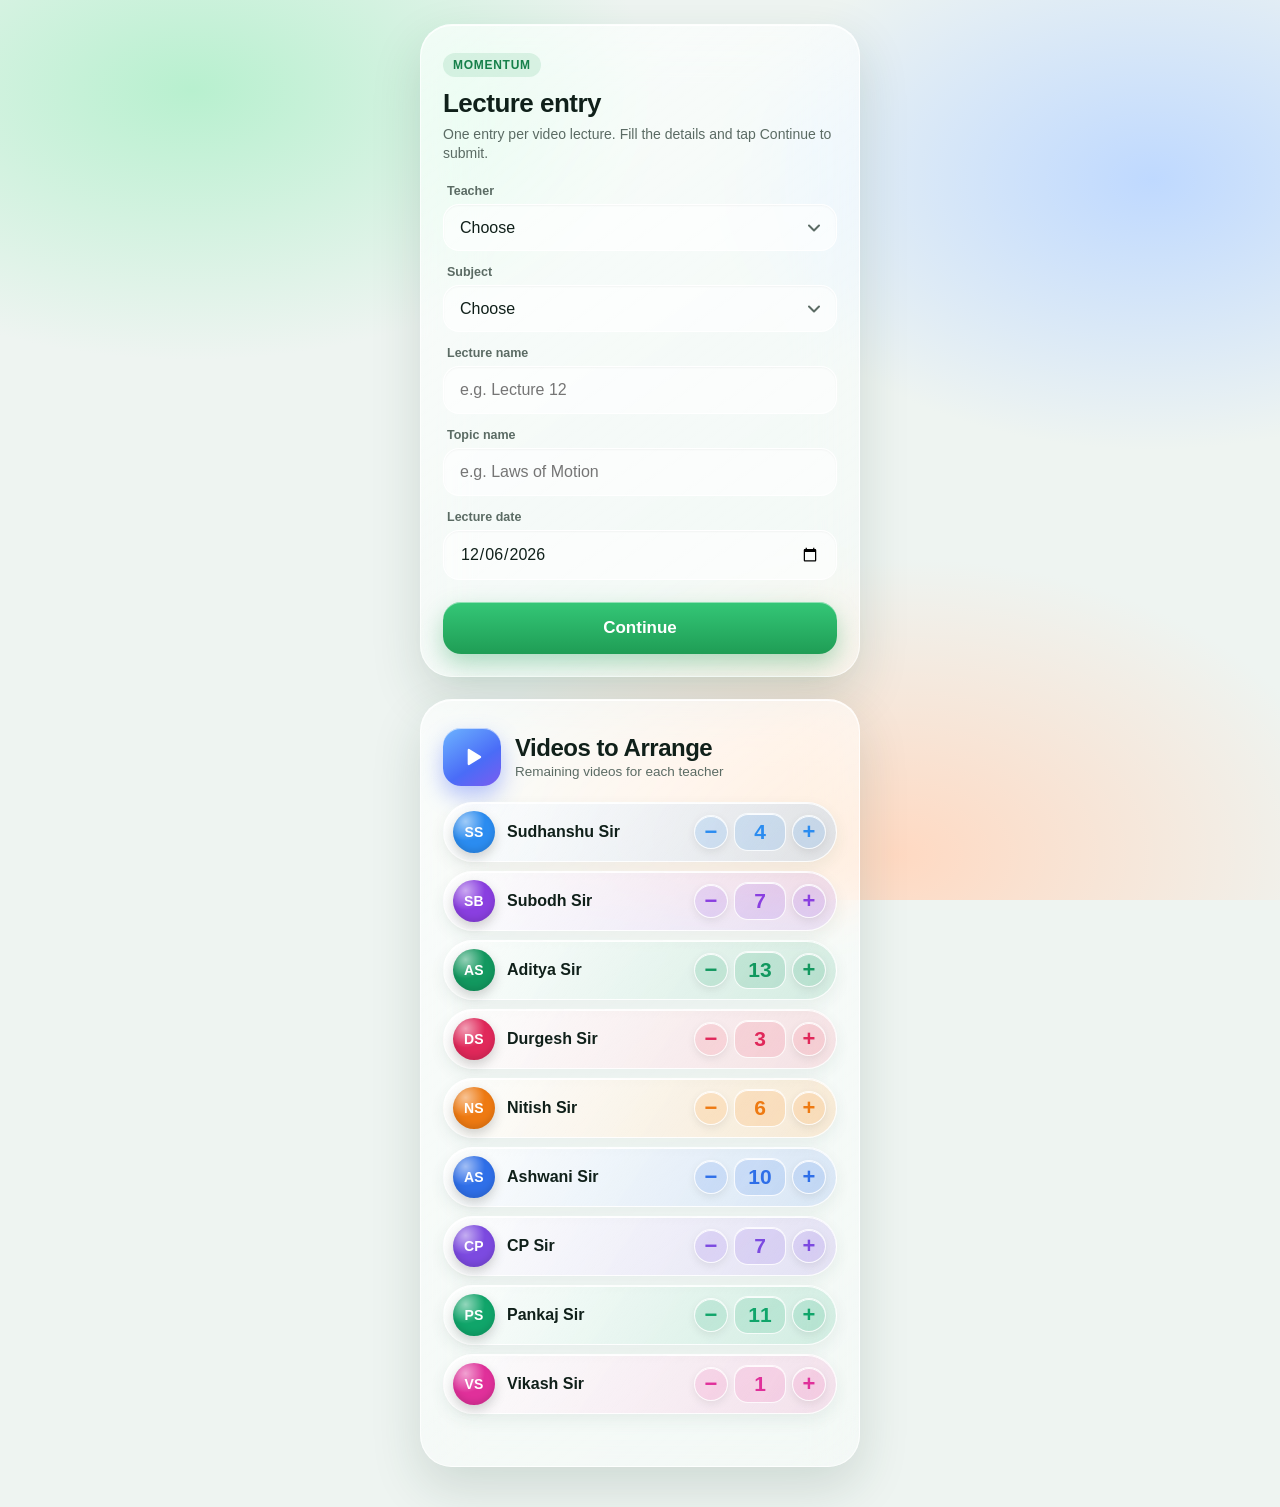
==== IndexNew.html @ abc7fd6f "Add files via upload" ====
<!DOCTYPE html>
<html lang="en">
<head>
<base target="_top">
<meta charset="utf-8">
<meta name="viewport" content="width=device-width, initial-scale=1, viewport-fit=cover">
<title>Momentum Lecture Entry</title>
<style>
  :root{
    --ink:#10201a; --muted:#5b6b64; --accent:#1f9d55; --accent2:#16804a;
    --glass:rgba(255,255,255,.55); --edge:rgba(255,255,255,.75);
  }
  *{box-sizing:border-box;-webkit-tap-highlight-color:transparent}
  body{
    margin:0; min-height:100vh; display:flex; flex-direction:column; align-items:center; justify-content:flex-start; gap:22px;
    padding:24px 16px 40px; color:var(--ink);
    font-family:-apple-system,BlinkMacSystemFont,"SF Pro Text","Segoe UI",Roboto,Helvetica,Arial,sans-serif;
    background:
      radial-gradient(60% 50% at 15% 10%, #b8f0cf 0%, transparent 60%),
      radial-gradient(55% 50% at 90% 20%, #bfd9ff 0%, transparent 60%),
      radial-gradient(60% 55% at 70% 95%, #ffd9c2 0%, transparent 60%),
      #eef4f1;
    background-attachment:fixed;
  }
  .card{
    width:100%; max-width:440px; padding:28px 22px 22px; border-radius:32px;
    background:linear-gradient(145deg,rgba(255,255,255,.7),rgba(255,255,255,.4));
    border:1px solid var(--edge);
    -webkit-backdrop-filter:blur(28px) saturate(180%); backdrop-filter:blur(28px) saturate(180%);
    box-shadow:0 20px 50px rgba(30,70,50,.15), inset 0 1px 0 rgba(255,255,255,.9);
  }
  .badge{display:inline-block;font-size:12px;font-weight:600;letter-spacing:.06em;text-transform:uppercase;
    color:var(--accent2);background:rgba(31,157,85,.12);padding:5px 10px;border-radius:99px}
  h1{font-size:26px;line-height:1.15;margin:12px 0 6px;letter-spacing:-.02em}
  p.sub{margin:0 0 20px;color:var(--muted);font-size:14px;line-height:1.4}
  label{display:block;font-size:12.5px;font-weight:600;color:var(--muted);margin:14px 4px 6px}
  select,input{
    width:100%; font:inherit; font-size:16px; color:var(--ink);
    padding:14px 16px; border-radius:16px; border:1px solid rgba(255,255,255,.85);
    background:rgba(255,255,255,.6); outline:none; appearance:none; -webkit-appearance:none;
    box-shadow:inset 0 1px 2px rgba(0,0,0,.04);
    transition:box-shadow .2s,border-color .2s,background .2s;
  }
  select{
    background-image:url("data:image/svg+xml,%3Csvg xmlns='http://www.w3.org/2000/svg' width='12' height='8' fill='none' stroke='%235b6b64' stroke-width='2' stroke-linecap='round' stroke-linejoin='round'%3E%3Cpath d='M1 1.5l5 5 5-5'/%3E%3C/svg%3E");
    background-repeat:no-repeat; background-position:right 16px center; padding-right:40px;
  }
  select:focus,input:focus{border-color:var(--accent);background:rgba(255,255,255,.85);box-shadow:0 0 0 4px rgba(31,157,85,.18)}
  .row{display:grid;grid-template-columns:1fr 1fr;gap:12px}
  button{
    width:100%; margin-top:22px; padding:16px; border:0; border-radius:18px; cursor:pointer;
    font:inherit; font-size:17px; font-weight:600; color:#fff;
    background:linear-gradient(180deg,#34c777,var(--accent));
    box-shadow:0 10px 24px rgba(31,157,85,.35), inset 0 1px 0 rgba(255,255,255,.45);
    transition:transform .12s, box-shadow .12s;
  }
  button:active{transform:scale(.98);box-shadow:0 5px 12px rgba(31,157,85,.3)}
  .hint{margin:12px 4px 0;font-size:12.5px;color:var(--muted);text-align:center;line-height:1.4}
  .err{display:none;margin-top:14px;padding:12px 14px;border-radius:14px;background:rgba(220,53,69,.1);color:#a5222f;font-size:13.5px}
  button:disabled{opacity:.7;cursor:default;transform:none}
  .thanks{display:none;text-align:center;padding:18px 0 6px}
  .thanks.show{display:block;animation:rise .45s ease both}
  .check{width:76px;height:76px;margin:6px auto 16px;border-radius:50%;display:grid;place-items:center;
    background:linear-gradient(180deg,#34c777,var(--accent));
    box-shadow:0 12px 28px rgba(31,157,85,.38), inset 0 1px 0 rgba(255,255,255,.5)}
  .thanks h2{margin:0 0 6px;font-size:26px;letter-spacing:-.02em}
  .thanks p{margin:0;color:var(--muted);font-size:14.5px;line-height:1.45}
  button.ghost{background:rgba(255,255,255,.65);color:var(--accent2);border:1px solid rgba(255,255,255,.9);
    box-shadow:0 6px 16px rgba(30,70,50,.1)}
  @keyframes rise{from{opacity:0;transform:translateY(10px) scale(.98)}to{opacity:1;transform:none}}

  /* ---- Videos to arrange board ---- */
  .board-head{display:flex;align-items:center;gap:14px;margin-bottom:16px}
  .app-icon{flex:none;width:58px;height:58px;border-radius:18px;display:grid;place-items:center;
    background:linear-gradient(145deg,#6db4ff,#4a6cf7 60%,#7b5cf0);
    box-shadow:0 10px 22px rgba(74,108,247,.4), inset 0 1px 0 rgba(255,255,255,.6)}
  .board-head h2{margin:0;font-size:24px;letter-spacing:-.02em;line-height:1.1}
  .board-head p{margin:3px 0 0;color:var(--muted);font-size:13.5px}
  #board{display:flex;flex-direction:column;gap:9px}
  .trow{display:flex;align-items:center;gap:12px;padding:8px 10px 8px 9px;border-radius:999px;
    background:linear-gradient(120deg,rgba(255,255,255,.72),var(--t));
    border:1px solid rgba(255,255,255,.85);
    box-shadow:0 6px 16px rgba(30,70,50,.07), inset 0 1px 0 rgba(255,255,255,.9)}
  .av{flex:none;width:42px;height:42px;border-radius:50%;display:grid;place-items:center;color:#fff;
    font-weight:700;font-size:14px;letter-spacing:.02em;
    background:radial-gradient(circle at 30% 25%,rgba(255,255,255,.55),transparent 45%),var(--c);
    box-shadow:0 5px 12px rgba(0,0,0,.18), inset 0 -3px 6px rgba(0,0,0,.12)}
  .nm{flex:1;min-width:0;font-weight:650;font-size:16px;white-space:nowrap;overflow:hidden;text-overflow:ellipsis}
  .ctl{flex:none;display:flex;align-items:center;gap:6px}
  .rb{width:34px;height:34px;margin:0;padding:0;border-radius:50%;font-size:22px;font-weight:600;line-height:1;
    color:var(--c);background:var(--t);border:1px solid rgba(255,255,255,.85);
    box-shadow:0 3px 8px rgba(0,0,0,.08), inset 0 1px 0 rgba(255,255,255,.9);
    display:grid;place-items:center;touch-action:manipulation;user-select:none;-webkit-user-select:none}
  .rb:active{transform:scale(.88);box-shadow:none}
  .rb:disabled{opacity:.35}
  .num{min-width:52px;height:38px;padding:0 8px;border-radius:14px;display:grid;place-items:center;
    font-size:21px;font-weight:700;color:var(--c);background:var(--t);
    border:1px solid rgba(255,255,255,.85);box-shadow:inset 0 1px 0 rgba(255,255,255,.9);
    font-variant-numeric:tabular-nums}
  .num.pop{animation:pop .22s ease}
  @keyframes pop{50%{transform:scale(1.14)}}
  #status{min-height:18px;margin-top:12px}
  @media(max-width:360px){.nm{font-size:14.5px}.av{width:36px;height:36px;font-size:12px}.num{min-width:44px}}
</style>
</head>
<body>
<main class="card">
  <span class="badge">Momentum</span>
  <h1>Lecture entry</h1>
  <p class="sub">One entry per video lecture. Fill the details and tap Continue to submit.</p>

  <form id="f" autocomplete="off">
    <label for="teacher">Teacher</label>
    <select id="teacher" required>
      <option value="" disabled selected>Choose</option>
      <option>Subodh Sir</option><option>Pankaj Sir</option><option>Aditya Sir</option>
      <option>Durgesh Sir</option><option>Nitish Sir</option><option>Ashwani Sir</option>
      <option>CP Sir</option><option>Sudhanshu Sir</option><option>Vikash Sir</option>
    </select>

    <label for="subject">Subject</label>
    <select id="subject" required>
      <option value="" disabled selected>Choose</option>
      <option>Physics</option><option>Chemistry</option><option>Mathematics</option><option>Zoology</option>
    </select>

    <label for="lecture">Lecture name</label>
    <input id="lecture" type="text" placeholder="e.g. Lecture 12" required>

    <label for="topic">Topic name</label>
    <input id="topic" type="text" placeholder="e.g. Laws of Motion">

    <label for="date">Lecture date</label>
    <input id="date" type="date" required>

    <div class="err" id="err"></div>
    <button type="submit">Continue</button>
    
  </form>
  <div class="thanks" id="thanks">
    <div class="check"><svg width="38" height="38" viewBox="0 0 24 24" fill="none" stroke="#fff" stroke-width="3" stroke-linecap="round" stroke-linejoin="round"><path d="M5 12.5l4.5 4.5L19 7.5"/></svg></div>
    <h2>Thank you!</h2>
    <p>Your lecture entry has been submitted.</p>
    <button type="button" class="ghost" id="again">Add another lecture</button>
  </div>
</main>

<section class="card" id="boardCard">
  <div class="board-head">
    <div class="app-icon"><svg width="26" height="26" viewBox="0 0 24 24" fill="#fff"><path d="M8 5.5v13a1 1 0 0 0 1.5.86l10.5-6.5a1 1 0 0 0 0-1.72L9.5 4.64A1 1 0 0 0 8 5.5z"/></svg></div>
    <div><h2>Videos to Arrange</h2><p>Remaining videos for each teacher</p></div>
  </div>
  <div id="board"></div>
  <div class="hint" id="status"></div>
</section>

<script>
  var FORM_URL = "https://docs.google.com/forms/d/e/1FAIpQLSfzabq7Ah7sGN_v6ApSO7OKG5rUKJwgjtHIf_9dXdfYgJ0iFQ/formResponse";
  var FIELD = {
    teacher: "entry.553631712",
    subject: "entry.1220593235",
    topic:   "entry.1738076249",
    lecture: "entry.2007937138",
    date:    "entry.319678299"
  };

  var $ = function(id){return document.getElementById(id);};
  var form=$("f"), btn=form.querySelector("button[type=submit]"), err=$("err");

  function setToday(){
    var d=new Date(), p=function(n){return String(n).padStart(2,"0")};
    $("date").value=d.getFullYear()+"-"+p(d.getMonth()+1)+"-"+p(d.getDate());
  }
  setToday();

  form.addEventListener("submit",function(e){
    e.preventDefault();
    if(btn.disabled) return;
    err.style.display="none";
    var v=function(id){return $(id).value.trim();};
    var teacherName=v("teacher");
    var dt=v("date").split("-");
    var body=new URLSearchParams();
    body.set(FIELD.teacher,v("teacher"));
    body.set(FIELD.subject,v("subject"));
    body.set(FIELD.topic,v("topic"));
    body.set(FIELD.lecture,v("lecture"));
    body.set(FIELD.date+"_year",dt[0]);
    body.set(FIELD.date+"_month",String(parseInt(dt[1],10)));
    body.set(FIELD.date+"_day",String(parseInt(dt[2],10)));

    btn.disabled=true; btn.textContent="Submitting\u2026";
    fetch(FORM_URL,{method:"POST",mode:"no-cors",body:body})
      .then(function(){
        form.style.display="none";
        $("thanks").classList.add("show");
        // one lecture submitted = one less video to arrange for that teacher
        for(var k=0;k<BOARD.length;k++){ if(BOARD[k].n===teacherName){ change(k,-1); break; } }
      })
      .catch(function(){
        err.textContent="Could not submit. Please check your internet connection and try again.";
        err.style.display="block";
      })
      .then(function(){ btn.disabled=false; btn.textContent="Continue"; });
  });

  $("again").addEventListener("click",function(){
    $("lecture").value=""; $("topic").value=""; setToday();
    $("thanks").classList.remove("show");
    form.style.display="block";
    $("lecture").focus();
  });

  // ---------- Videos to arrange (shared counts) ----------
  var BOARD = [
    {n:"Sudhanshu Sir",i:"SS",c:"#2b8cf0",t:"rgba(43,140,240,.15)"},
    {n:"Subodh Sir",   i:"SB",c:"#8a3fe0",t:"rgba(138,63,224,.14)"},
    {n:"Aditya Sir",   i:"AS",c:"#12985f",t:"rgba(18,152,95,.15)"},
    {n:"Durgesh Sir",  i:"DS",c:"#e0285a",t:"rgba(240,80,110,.15)"},
    {n:"Nitish Sir",   i:"NS",c:"#ee7a12",t:"rgba(255,150,40,.17)"},
    {n:"Ashwani Sir",  i:"AS",c:"#2f6fe8",t:"rgba(47,111,232,.14)"},
    {n:"CP Sir",       i:"CP",c:"#7c4ae0",t:"rgba(124,74,224,.14)"},
    {n:"Pankaj Sir",   i:"PS",c:"#10a56a",t:"rgba(16,165,106,.15)"},
    {n:"Vikash Sir",   i:"VS",c:"#e0309a",t:"rgba(240,80,170,.15)"}
  ];
  var DEMO = [4,7,13,3,6,10,7,11,1];
  var onServer = !!(window.google && google.script && google.script.run);
  var counts = {}, pending = {}, inflight = {}, timers = {};

  function paint(i, pop){
    var el=$("n-"+i), v=counts[BOARD[i].n];
    el.textContent = (v===undefined) ? "\u2013" : v;
    $("m-"+i).disabled = !v;
    if(pop){ el.classList.remove("pop"); void el.offsetWidth; el.classList.add("pop"); }
  }
  function paintAll(){ BOARD.forEach(function(_,i){ paint(i); }); }

  (function build(){
    var box=$("board");
    BOARD.forEach(function(t,i){
      var r=document.createElement("div");
      r.className="trow"; r.style.setProperty("--c",t.c); r.style.setProperty("--t",t.t);
      r.innerHTML='<div class="av">'+t.i+'</div><div class="nm">'+t.n+'</div>'+
        '<div class="ctl"><button type="button" class="rb" id="m-'+i+'" data-i="'+i+'" data-d="-1" aria-label="One less video for '+t.n+'">&minus;</button>'+
        '<div class="num" id="n-'+i+'" aria-live="polite">\u2013</div>'+
        '<button type="button" class="rb" data-i="'+i+'" data-d="1" aria-label="One more video for '+t.n+'">+</button></div>';
      box.appendChild(r);
    });
    box.addEventListener("click",function(e){
      var b=e.target.closest(".rb"); if(!b) return;
      change(+b.dataset.i, +b.dataset.d);
    });
  })();

  function busy(){
    return Object.keys(timers).some(function(k){return pending[k]||inflight[k];});
  }
  function status(msg){ $("status").textContent=msg||""; }

  function load(){
    if(busy()) return;
    if(!onServer){ BOARD.forEach(function(t,i){ if(counts[t.n]===undefined) counts[t.n]=DEMO[i]; }); paintAll(); return; }
    google.script.run.withSuccessHandler(function(data){
      if(busy()) return;
      counts=data; paintAll(); status("");
    }).withFailureHandler(function(){
      status("Could not load counts. Check your connection.");
    }).getCounts();
  }

  function change(i,d){
    var name=BOARD[i].n, cur=counts[name];
    if(cur===undefined || (d<0 && cur<=0)) return;
    counts[name]=Math.max(0,cur+d);
    pending[name]=(pending[name]||0)+d;
    paint(i,true);
    clearTimeout(timers[name]);
    timers[name]=setTimeout(function(){ flush(name,i); },400);
  }

  function flush(name,i){
    var d=pending[name]||0; pending[name]=0;
    if(!d || !onServer) return;
    inflight[name]=(inflight[name]||0)+1;
    status("Saving\u2026");
    google.script.run.withSuccessHandler(function(v){
      inflight[name]--;
      if(!pending[name] && !inflight[name]){ counts[name]=v; paint(i); }
      if(!busy()) status("Saved");
    }).withFailureHandler(function(){
      inflight[name]--;
      status("Could not save. Check your connection.");
      setTimeout(load,1500);
    }).changeCount(name,d);
  }

  load();
  setInterval(load,20000);
  document.addEventListener("visibilitychange",function(){ if(!document.hidden) load(); });
</script>
</body>
</html>
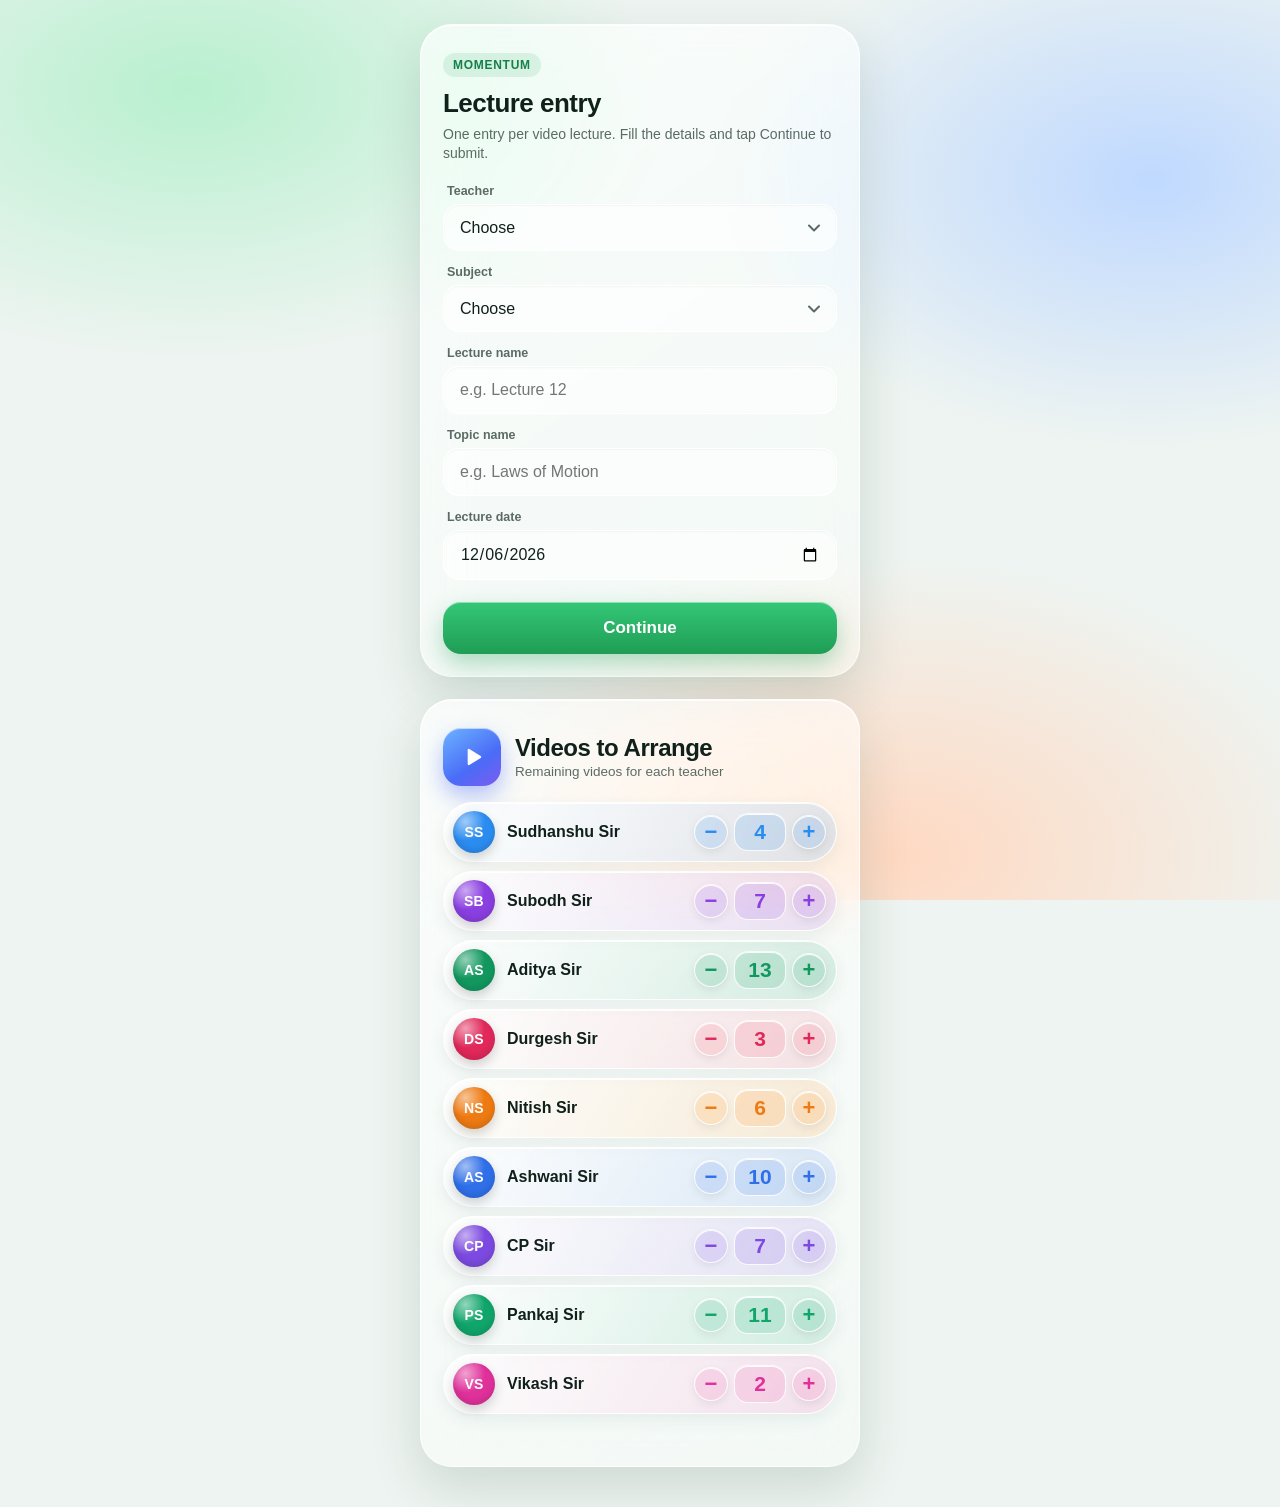
==== commit d76efad1: "GOOGLE FORM" ====
--- a/IndexNew.html
+++ b/IndexNew.html
@@ -223,7 +223,7 @@
     {n:"Pankaj Sir",   i:"PS",c:"#10a56a",t:"rgba(16,165,106,.15)"},
     {n:"Vikash Sir",   i:"VS",c:"#e0309a",t:"rgba(240,80,170,.15)"}
   ];
-  var DEMO = [4,7,13,3,6,10,7,11,1];
+  var DEMO = [4,7,13,3,6,10,7,11,2];
   var onServer = !!(window.google && google.script && google.script.run);
   var counts = {}, pending = {}, inflight = {}, timers = {};
 
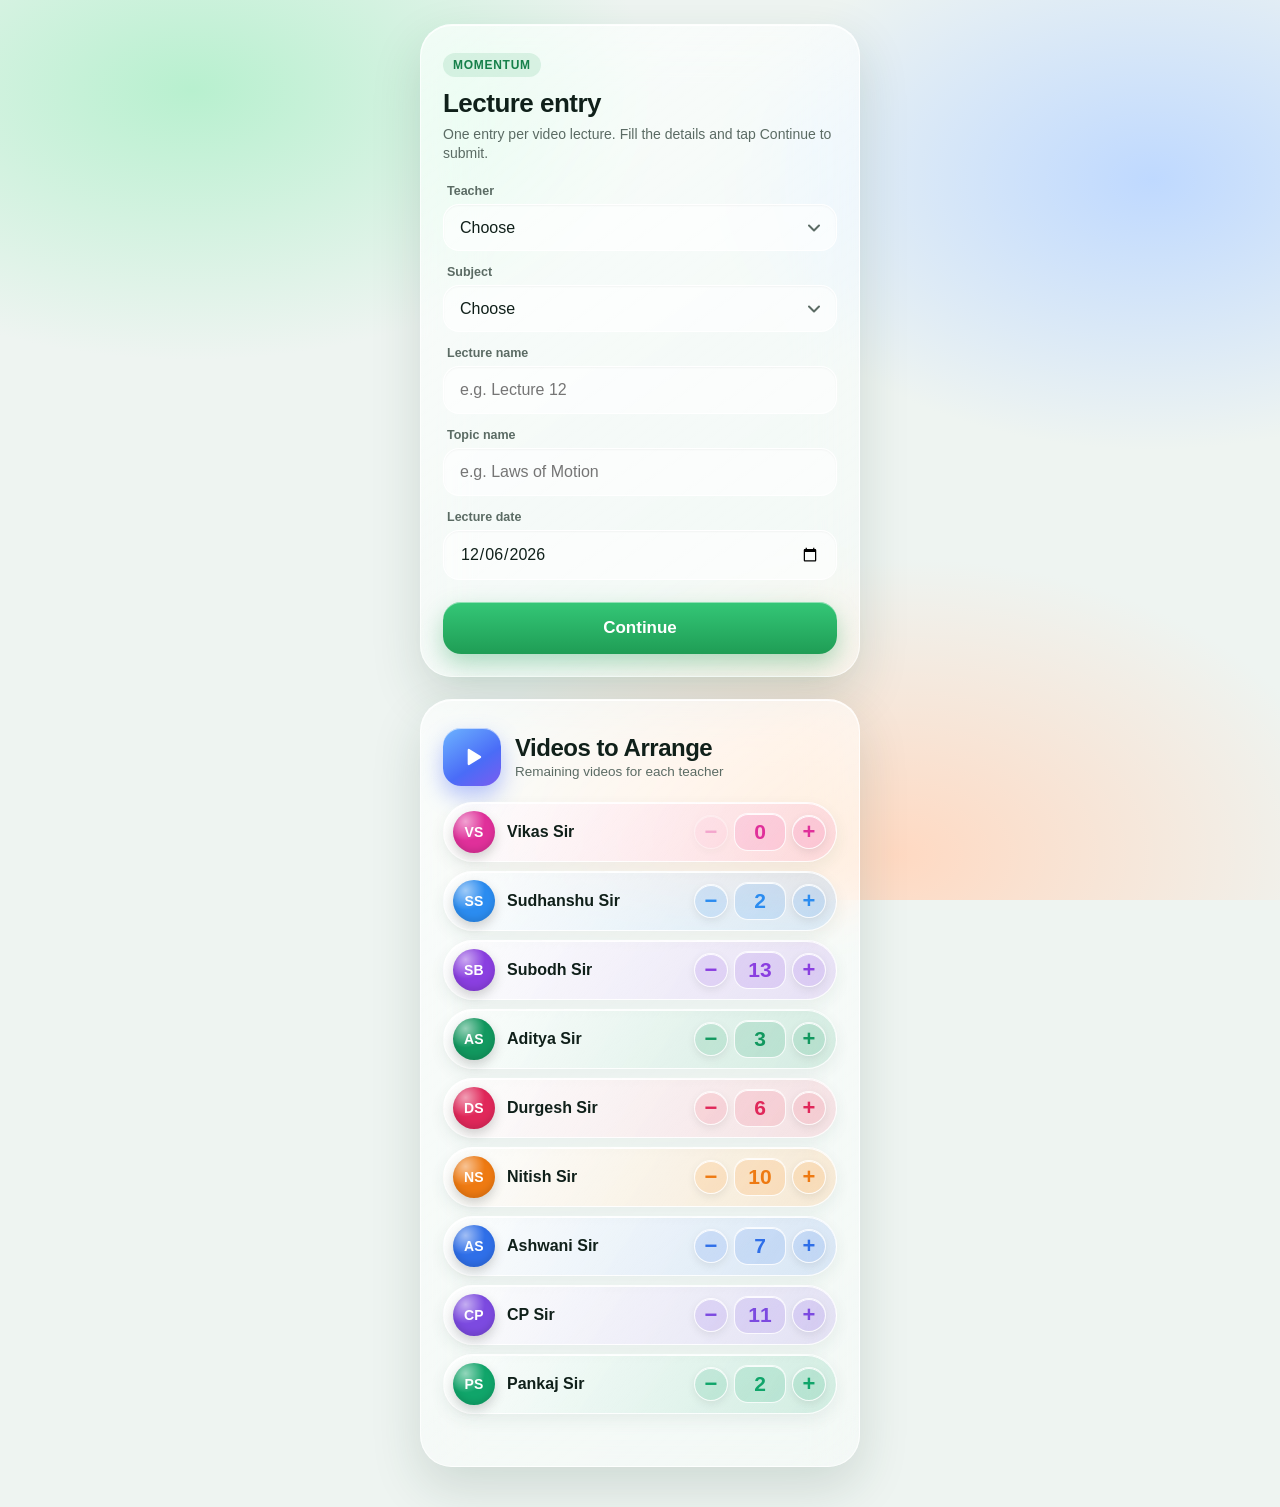
==== commit d32d24a0: "Update" ====
--- a/IndexNew.html
+++ b/IndexNew.html
@@ -115,7 +115,7 @@
       <option value="" disabled selected>Choose</option>
       <option>Subodh Sir</option><option>Pankaj Sir</option><option>Aditya Sir</option>
       <option>Durgesh Sir</option><option>Nitish Sir</option><option>Ashwani Sir</option>
-      <option>CP Sir</option><option>Sudhanshu Sir</option><option>Vikash Sir</option>
+      <option>CP Sir</option><option>Sudhanshu Sir</option><option>Vikas Sir</option>
     </select>
 
     <label for="subject">Subject</label>
@@ -213,6 +213,7 @@
 
   // ---------- Videos to arrange (shared counts) ----------
   var BOARD = [
+    {n:"Vikas Sir",   i:"VS",c:"#e0309a",t:"rgba(240,80,170,.15)"},
     {n:"Sudhanshu Sir",i:"SS",c:"#2b8cf0",t:"rgba(43,140,240,.15)"},
     {n:"Subodh Sir",   i:"SB",c:"#8a3fe0",t:"rgba(138,63,224,.14)"},
     {n:"Aditya Sir",   i:"AS",c:"#12985f",t:"rgba(18,152,95,.15)"},
@@ -221,9 +222,9 @@
     {n:"Ashwani Sir",  i:"AS",c:"#2f6fe8",t:"rgba(47,111,232,.14)"},
     {n:"CP Sir",       i:"CP",c:"#7c4ae0",t:"rgba(124,74,224,.14)"},
     {n:"Pankaj Sir",   i:"PS",c:"#10a56a",t:"rgba(16,165,106,.15)"},
-    {n:"Vikash Sir",   i:"VS",c:"#e0309a",t:"rgba(240,80,170,.15)"}
+    
   ];
-  var DEMO = [4,7,13,3,6,10,7,11,2];
+  var DEMO = [0,2,13,3,6,10,7,11,2];
   var onServer = !!(window.google && google.script && google.script.run);
   var counts = {}, pending = {}, inflight = {}, timers = {};
 
